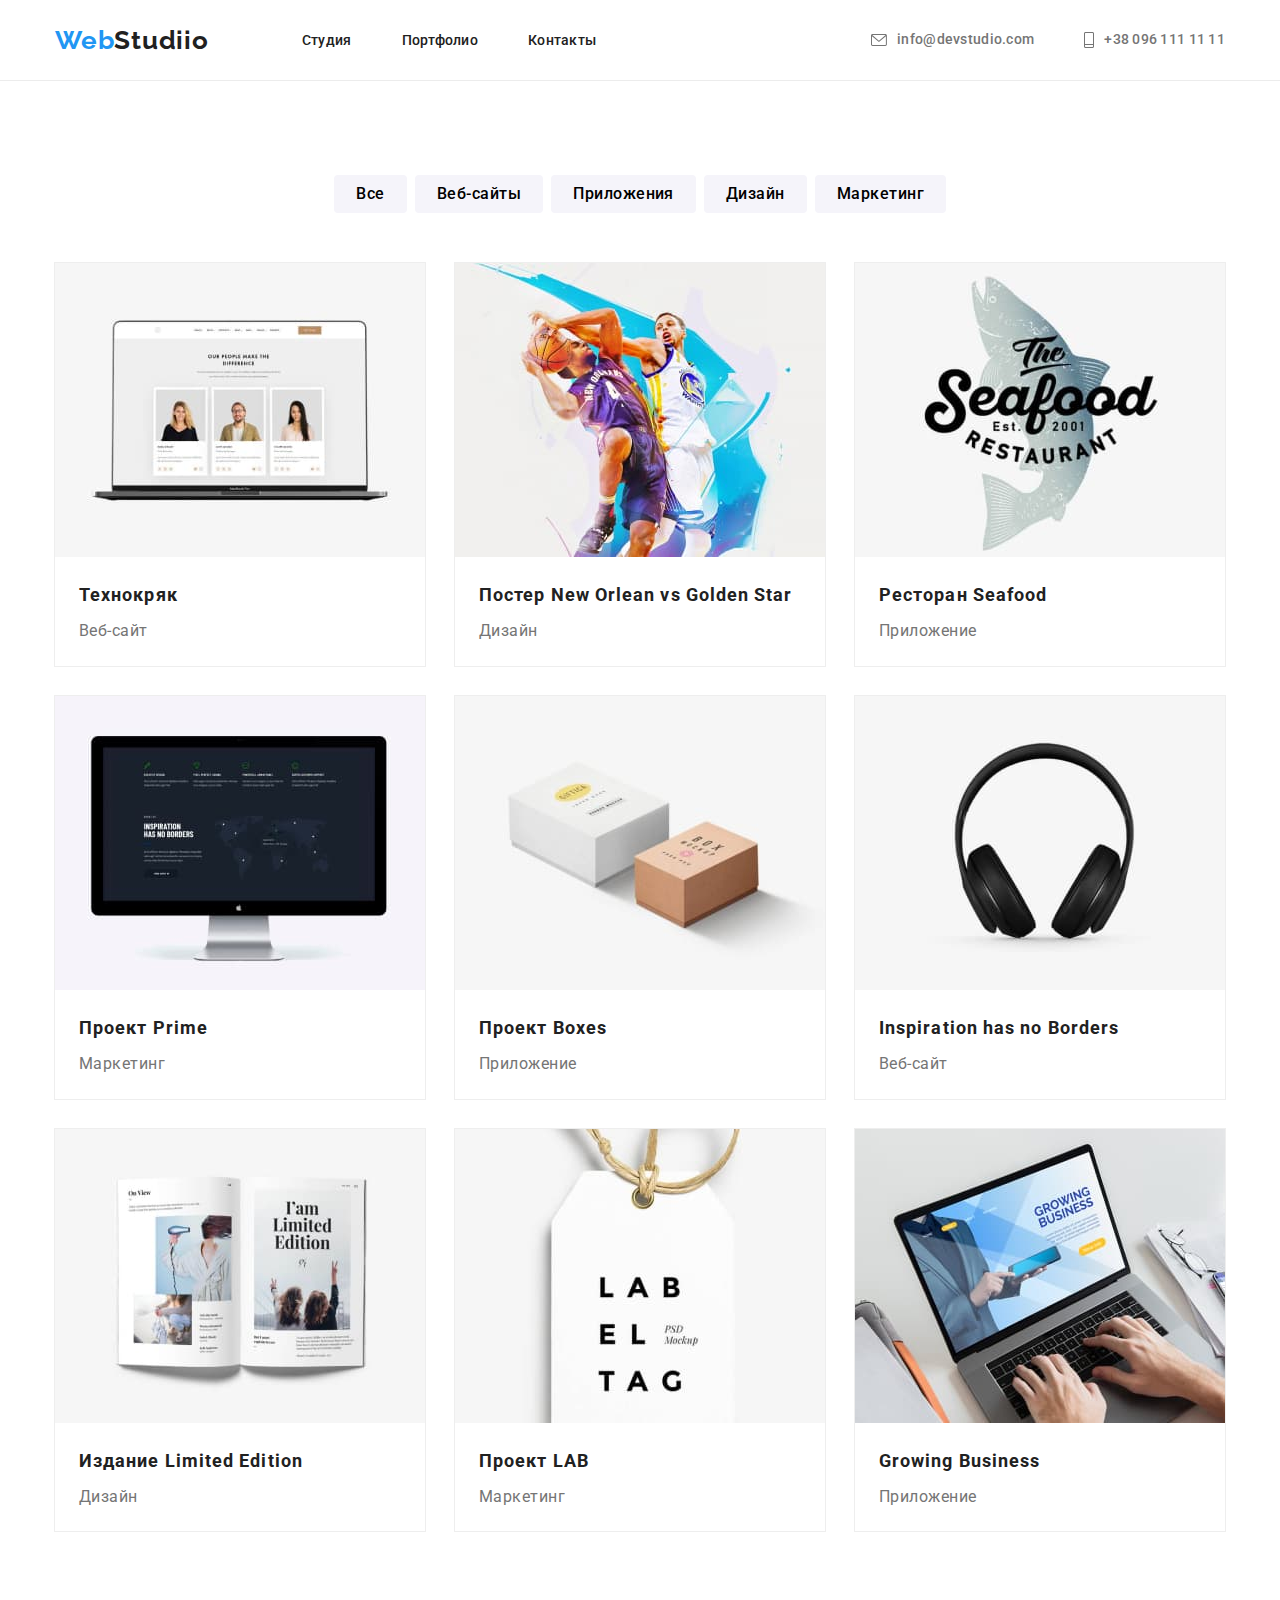
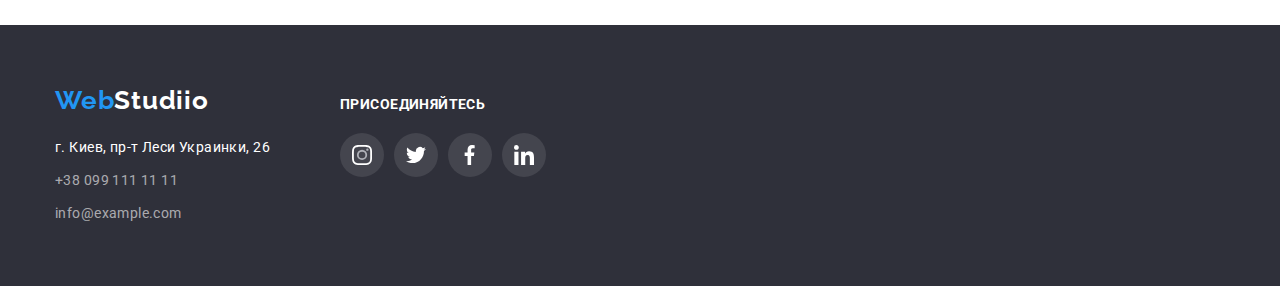
==== portfolio.html @ 0aaabbce "а" ====
<!DOCTYPE html>
<html lang="en">
<head>
    <meta charset="UTF-8">
    <meta http-equiv="X-UA-Compatible" content="IE=edge">
    <meta name="viewport" content="width=device-width, initial-scale=1.0">    
    <title>Document</title>
    <link rel="preconnect" href="https://fonts.googleapis.com">
    <link rel="preconnect" href="https://fonts.gstatic.com" crossorigin>
    <link href="https://fonts.googleapis.com/css2?family=Raleway:wght@700&family=Roboto:wght@300;400;500;700;900&display=swap" rel="stylesheet">
    <link rel="stylesheet" href="https://cdnjs.cloudflare.com/ajax/libs/modern-normalize/1.1.0/modern-normalize.min.css">
    <link rel="stylesheet" href="./css/styles.css">
</head>
<body>
    <header class="header">
        <div class="conteiner head">
            <nav class="navigator">
                <a href="#" class="navigator__logo">
                    <span class="nav__web">Web</span><span class="nav__studio">Studiio</span>
                </a>
                <ul class="navigator__list">
                    <li class="navigator__item"><a class="navigator__item-link" href="index.html">Студия</a></li>
                    <li class="navigator__item"><a class="navigator__item-link" href="./portfolio.html">Портфолио</a></li>
                    <li class="navigator__item"><a class="navigator__item-link last" href="#">Контакты</a></li>
                </ul>
            </nav> 
            <ul class="navigator__contakt-list">
                <li class="navigator__contakt-item">
                    <a href="mailto:info@devstudio.com" class="navigator__contakt-link">
                        <svg width="16px"; height="12px"; class="navigator__contakt-item-envelope">
                            <use href="images/symbol-defs.svg#icon-mail"></use>
                        </svg>info@devstudio.com
                    </a>
                </li>
                <li class="navigator__contakt-item">                  
                    <a href="tel:+38 096 111 11 11" class="navigator__contakt-link">
                        <svg width="10px"; height="16px"; class="navigator__contakt-item-envelope">
                            <use href="images/symbol-defs.svg#icon-phone"></use>
                        </svg>
                        +38 096 111 11 11
                    </a>
                </li>
            </ul> 
        </div>
    </header>
    <main>
        <section class="section">
            <div class="conteiner">
                <h1 class="visually-hidden">Контент</h1>
                <ul class="filter">
                    <li class="filter-item"><button type="button" class="filter__button">Все</button> </li> 
                    <li class="filter-item"><button type="button" class="filter__button">Веб-сайты</button> </li> 
                    <li class="filter-item"><button type="button" class="filter__button">Приложения</button> </li> 
                    <li class="filter-item"><button type="button" class="filter__button">Дизайн</button> </li> 
                    <li class="filter-item"><button type="button" class="filter__button">Маркетинг</button> </li> 
                </ul>
                <ul class="portfolio__cards-list">
                    <li class="portfolio__list-item">
                        <a href="#" class="portfolio__list-href">
                            <img src="images/img.jpg" alt="компьютер" class="portfolio__item-img">
                            <div class="partfolio__list-block">
                                <h2 class="portfolio__header">Технокряк</h2>
                                <p class="portfolio__text">Веб-сайт</p>
                            </div>
                        </a>
                                                
                    </li>
                    <li class="portfolio__list-item">
                        <a href="#" class="portfolio__list-href">
                            <img src="images/img (1).jpg" alt="Баскет Бол" class="portfolio__item-img">
                            <div class="partfolio__list-block">
                                <h2 class="portfolio__header">Постер New Orlean vs Golden Star</h2>
                                <p class="portfolio__text">Дизайн</p>
                            </div>
                        </a>
                                               
                    </li>
                    <li class="portfolio__list-item">
                        <a href="#" class="portfolio__list-href">
                            <img src="images/img (2).jpg" alt="Звезда" class="portfolio__item-img">
                            <div class="partfolio__list-block">
                                <h2 class="portfolio__header">Ресторан Seafood</h2>
                                <p class="portfolio__text">Приложение</p>
                            </div>
                        </a>
                                               
                    </li>
                    <li class="portfolio__list-item">
                        <a href="#" class="portfolio__list-href">
                            <img src="images/img (3).jpg" alt="Наушники" class="portfolio__item-img">
                            <div class="partfolio__list-block">
                                <h2 class="portfolio__header">Проект Prime</h2>
                                <p class="portfolio__text">Маркетинг</p>
                            </div>
                        </a>
                                    
                    </li>
                    <li class="portfolio__list-item">
                        <a href="#" class="portfolio__list-href">
                                <img src="images/img (4).jpg" alt="Коробки" class="portfolio__item-img">
                            <div class="partfolio__list-block">
                                <h2  class="portfolio__header">Проект Boxes</h2>
                                <p class="portfolio__text">Приложение</p>
                            </div>   
                        </a>
                                         
                    </li>
                    <li class="portfolio__list-item">
                        <a href="#" class="portfolio__list-href">
                                <img src="images/img (5).jpg" alt="Монитор" class="portfolio__item-img">
                            <div class="partfolio__list-block">
                                <h2 class="portfolio__header">Inspiration has no Borders</h2>
                                <p class="portfolio__text">Веб-сайт</p>
                            </div>   
                        </a>
                                         
                    </li>
                    <li class="portfolio__list-item">
                        <a href="#" class="portfolio__list-href">
                                <img src="images/img (6).jpg" alt="Книга" class="portfolio__item-img">
                            <div class="partfolio__list-block">
                                <h2 class="portfolio__header">Издание Limited Edition</h2>
                                <p class="portfolio__text">Дизайн</p>
                            </div>  
                        </a>                                          
                    </li>
                    <li class="portfolio__list-item">
                        <a href="#" class="portfolio__list-href">
                                <img src="images/img (7).jpg" alt="Лейба" class="portfolio__item-img">
                            <div class="partfolio__list-block">
                                <h2 class="portfolio__header">Проект LAB</h2>
                                <p class="portfolio__text">Маркетинг</p>
                            </div>
                        </a>
                        
                        
                    </li>
                    <li class="portfolio__list-item">
                        <a href="#" class="portfolio__list-href">
                            <img src="images/img (8).jpg" alt="Програмист" class="portfolio__item-img">
                            <div class="partfolio__list-block">
                                <h2 class="portfolio__header">Growing Business</h2>
                                <p class="portfolio__text">Приложение</p>
                            </div>    
                        </a>
                                            
                    </li>
                </ul>
            </section>
            </div>          
    </main>
    <footer class="footer">
        <div class="conteiner footer-navigate">
            <div>
                <a href="#" class="footer__href">
                    <span class="footer__logo">Web</span><span class="footer__studio">Studiio</span>
                </a>
                <address class="footer__adress">
                    <ul class="footer__adress-list">
                        <li class="footer__adress-item"><a class="footer__adress-ite-link-ferst" href="https://www.google.com/maps/place/%D0%B1%D1%83%D0%BB%D1%8C%D0%B2%D0%B0%D1%80+%D0%9B%D0%B5%D1%81%D1%96+%D0%A3%D0%BA%D1%80%D0%B0%D1%97%D0%BD%D0%BA%D0%B8,+26,+%D0%9A%D0%B8%D1%97%D0%B2,+02000/@50.4265807,30.5361971,17z/data=!3m1!4b1!4m5!3m4!1s0x40d4cf0e033ecbe9:0x57a4dffefec77da0!8m2!3d50.4265807!4d30.5383858">г. Киев, пр-т Леси Украинки, 26</a></li>
                        <li class="footer__adress-item"><a class="footer__adress-ite-link" href="tel:+38 099 111 11 11">+38 099 111 11 11</a></li>
                        <li class="footer__adress-item"><a class="footer__adress-ite-link" href="mailto:info@example.com">info@example.com</a></li>
                    </ul>
                </address>
            </div>
            <div class="footer-social-nav">
                <h3 class="footer-social-header">присоединяйтесь</h3>
                <ul class="footer-list">
                            <li class="footer-item">
                                <a href="#" class="footer-href">
                                    <svg width="20"; height="20"; class="footer-href-img">
                                        <use href="images/symbol-defs (1).svg#icon-instagram-2-2"></use>
                                    </svg>
                                </a>
                            </li>
                                <li class="footer-item">
                                    <a href="#" class="footer-href">
                                        <svg width="20"; height="20"; class="footer-href-img">
                                            <use href="images/symbol-defs (1).svg#icon-Vector-1-1"></use>
                                        </svg>
                                    </a>
                                </li>
                                <li class="footer-item">
                                    <a href="#" class="footer-href">
                                        <svg width="20"; height="20"; class="footer-href-img">
                                            <use href="images/symbol-defs (1).svg#icon-Vector-2-1"></use>
                                        </svg>
                                    </a>
                                </li>
                                <li class="footer-item">
                                    <a href="#" class="footer-href">
                                        <svg width="20"; height="20"; class="footer-href-img">
                                            <use href="images/symbol-defs (1).svg#icon-linkedin-1-1"></use>
                                        </svg>
                                    </a>
                                    </li>
                            </ul>
                        </li>
                    </ul>  
            </div>
            
        </div>        
    </footer>
</body>
</html>
---- css/styles.css ----
:root {
  --primary-color-text: #212121;
  --secendary-color-text: #757575;
  --color-button-link: #2196f3;
  --color-footer-link: rgba(255, 255, 255, 0.6);
  --color-hover-footer-link: #ffffff;
  --color-bacground: #2f303a;
  --partfolio-btn: #f5f4fa;
}
body {
  font-family: "Roboto", sans-serif;
  color: var(--primary-color-text);
}

h1,
h2,
h3,
h4,
h5,
h6 {
  box-sizing: border-box;
  margin: 0;
  padding: 0;
}
p {
  box-sizing: border-box;
  margin: 0;
  padding: 0;
}
ul {
  list-style: none;
  margin: 0;
  padding: 0;
}
img {
  display: block;
  max-width: 100%;
  right: auto;
}
.section {
  padding: 94px 0;
}
.visually-hidden {
  position: absolute;
  clip: rect(0 0 0 0);
  width: 1px;
  height: 1px;
  margin: -1px;
}

/*--------head---------*/

.header {
  border-bottom: 1px solid #ececec;
}
.head {
  display: flex;
  justify-content: space-between;
  align-items: center;
}
.conteiner {
  width: 1200px;
  margin: 0 auto;
  padding: 0 15px;
}
.navigator {
  display: flex;
}
.navigator__logo {
  display: inline-block;
  padding: 24px 0;
  margin-right: 93px;

  font-family: "Raleway", sans-serif;
  text-decoration: none;
  font-weight: 700;
  font-size: 26px;
  line-height: 1.19;
  letter-spacing: 0.03em;
}
.nav__studio {
  color: var(--primary-color-text);
}
.nav__web {
  color: var(--color-button-link);
}
.navigator__item {
  margin-right: 50px;
}
.navigator__list {
  display: flex;
  align-items: center;
}
.navigator__list:last-child {
  margin-right: 0;
}
.navigator__item-link {
  position: relative;
  padding: 32px 0;

  font-weight: 500;
  font-size: 14px;
  line-height: 1.14;
  letter-spacing: 0.02em;
  text-decoration: none;
  color: var(--primary-color-text);
}
.navigator__item-link:hover::after {
  position: absolute;
  content: " ";
  width: 48px;
  height: 4px;

  background: #2196f3;
  border-radius: 2px;
  bottom: 0;
  left: 0;
}
.navigator__item-link:active::after {
  position: absolute;
  content: " ";
  width: 48px;
  height: 4px;

  background: #2196f3;
  border-radius: 2px;
  bottom: 0;
  left: 0;
}
.navigator__item-link:hover {
  color: var(--color-button-link);
}
.navigator__item-link:active {
  color: var(--color-button-link);
}

.navigator__contakt-list {
  display: flex;
}
.navigator__contakt-list :nth-child(2) {
  margin-right: 0;
}
.navigator__contakt-item {
  display: flex;
  justify-content: center;
  align-items: center;
  margin-right: 50px;
}

.navigator__contakt-link {
  padding: 32px 0;
  display: flex;
  justify-content: center;
  align-items: center;

  font-weight: 500;
  font-size: 14px;
  line-height: 1.14;
  letter-spacing: 0.02em;
  text-decoration: none;
  color: var(--secendary-color-text);
}

.navigator__contakt-link:hover {
  color: var(--color-button-link);
  cursor: pointer;
}
.navigator__contakt-link:hover {
  fill: #2196f3;
}
.navigator__contakt-link:active {
  color: var(--color-button-link);
}
.navigator__contakt-item-envelope {
  fill: #757575;
  margin-right: 10px;
}
.navigator__contakt-item-envelope:hover {
  fill: #2196f3;
  cursor: pointer;
}
/*--------hero---------*/

.hero {
  position: relative;
  padding: 200px 0;
  max-width: 1600px;
  background-image: linear-gradient(
      to right,
      rgba(47, 48, 58, 0.4),
      rgba(47, 48, 58, 0.4)
    ),
    url(../images/hero.jpg);
  background-repeat: no-repeat;
  background-size: cover;
  background-position: center;
  margin: 0 auto;
  background-color: var(--color-bacground);
  text-align: center;
}

.section__titel-text {
  margin-bottom: 30px;

  font-weight: 700;
  font-size: 44px;
  line-height: 1.3;
  letter-spacing: 0.06em;
  text-transform: uppercase;
  color: var(--color-hover-footer-link);
}
.sectio__titel-button {
  display: inline-block;
  padding: 10px 32px;

  background: var(--color-button-link);
  box-shadow: 0px 4px 4px rgba(0, 0, 0, 0.15);
  border-radius: 4px;
  border: none;
  color: var(--color-hover-footer-link);
  font-weight: 700;
  font-size: 16px;
  line-height: 1.8;
  letter-spacing: 0.06em;
  cursor: pointer;
}
/*--------about---------*/

.section__about-list {
  display: flex;
}

.section__about-list :last-child {
  margin-right: 0;
}
.section__about-item {
  margin-right: 30px;
}
.section__about-item-head {
  margin-bottom: 10px;

  font-weight: 700;
  font-size: 14px;
  line-height: 1.14;
  letter-spacing: 0.03em;
  text-transform: uppercase;
  color: var(--primary-color-text);
}
.section__about-item-paragraf {
  font-size: 14px;
  line-height: 1.71;
  letter-spacing: 0.03em;
  color: var(--secendary-color-text);
}
.section__about-item-block {
  display: flex;
  align-items: center;
  justify-content: center;
  background-color: #f5f4fa;
  width: 270px;
  height: 120px;
  border-radius: 4px;
  margin-bottom: 30px;
}

/*-------------aboutus-----------*/
.section__aboutus {
  padding-top: 0;
}

.section__aboutus-head {
  margin-bottom: 50px;
  text-align: center;

  font-weight: 700;
  font-size: 36px;
  line-height: 1.16;
  letter-spacing: 0.03em;
}
.section__aboutus-list {
  display: flex;
}
.section__aboutus-list :last-child {
  margin-right: 0;
}
.section__aboutus-item {
  margin-right: 30px;
}
/*--------team---------*/
.team-section {
  background: var(--partfolio-btn);
}
.team {
  display: flex;
  justify-content: center;
  align-items: center;
  flex-direction: column;
}
.section__team-head {
  margin-bottom: 50px;

  text-align: center;
  font-weight: 700;
  font-size: 36px;
  line-height: 1.16;
  letter-spacing: 0.03em;
}
.section__team-list {
  margin-right: 30px;

  box-shadow: 0px 1px 3px rgba(0, 0, 0, 0.12), 0px 1px 1px rgba(0, 0, 0, 0.14),
    0px 2px 1px rgba(0, 0, 0, 0.2);
  border-radius: 0px 0px 4px 4px;
  background-color: var(--color-hover-footer-link);
  text-align: center;
}
.section__team-list:last-child {
  margin-right: 0;
}
.section__team-item {
  display: flex;
}
.section__team-img {
  width: 270px;
}
.section__team-block {
  padding: 30px 0;
}
.section__team-name {
  margin-bottom: 10px;

  font-weight: 500;
  font-size: 16px;
  line-height: 1.18;
  letter-spacing: 0.03em;
  color: var(--primary-color-text);
}
.section__team-position {
  font-size: 16px;
  line-height: 1.18;
  letter-spacing: 0.03em;
  color: var(--secendary-color-text);
  margin-bottom: 16px;
}
.action-list {
  display: flex;
  margin-top: 16px;
  margin: 0;
  padding: 0;
}
.action-item {
  margin-right: 10px;
}
.action-list {
  display: flex;
  justify-content: center;
}
.action-item {
  width: 44px;
  height: 44px;
  margin-right: 10px;
}
.action-href {
  display: flex;
  justify-content: center;
  align-items: center;
  border-radius: 50%;
  width: 100%;
  height: 100%;
}
.action-href:hover {
  background-color: #2196f3;
  fill: var(--color-hover-footer-link);
}
.action-href-img {
  fill: #afb1b8;
}
.action-href-img:hover {
  fill: var(--color-hover-footer-link);
}

/*--------footer---------*/
.footer {
  padding: 60px 0;
  background-color: var(--color-bacground);
}
.footer__href {
  display: inline-block;
  margin-bottom: 20px;

  font-family: "Raleway", sans-serif;
  font-weight: 700;
  font-size: 26px;
  line-height: 1.19;
  letter-spacing: 0.03em;
  text-decoration: none;
}
.footer__logo {
  color: var(--color-button-link);
}
.footer__studio {
  color: var(--color-hover-footer-link);
}
.footer__adress {
  font-style: normal;
}
.footer__adress-item {
  margin-bottom: 9px;
}
.footer__adress-list :last-child {
  margin-bottom: 0px;
}
.footer__adress-ite-link-ferst {
  color: var(--color-hover-footer-link);
  font-size: 14px;
  line-height: 1.71;
  letter-spacing: 0.03em;
  text-decoration: none;
}
.footer__adress-ite-link {
  font-size: 14px;
  line-height: 1.71;
  letter-spacing: 0.03em;
  color: var(--color-footer-link);
  text-decoration: none;
}
.footer__adress-ite-link:hover {
  color: var(--color-hover-footer-link);
}
.footer__adress-ite-link:active {
  color: var(--color-hover-footer-link);
}
.footer-social-nav {
  margin-left: 70px;
}
.footer-navigate {
  display: flex;
  align-items: baseline;
}
.footer-social-header {
  font-weight: 700;
  font-size: 14px;
  line-height: 1.14;
  letter-spacing: 0.03em;
  text-transform: uppercase;
  color: #ffffff;
  margin-bottom: 20px;
}
.footer-list {
  display: flex;
}
.footer-list :last-child {
  margin-right: 0;
}
.footer-item {
  margin-right: 10px;
}
.footer-href {
  width: 44px;
  height: 44px;
  border-radius: 50%;
  background: rgba(255, 255, 255, 0.1);
  display: flex;
  justify-content: center;
  align-items: center;
}
.footer-item:hover {
  background: #2196f3;
  border-radius: 50%;
}
.footer-href {
  fill: #ffffff;
}
/*---------client------------------*/

.client-img {
  fill: #afb1b8;
}

.client-item {
  margin-right: 30px;
}
.client-link {
  border: 1px solid #afb1b8;
  box-sizing: border-box;
  border-radius: 4px;
  display: flex;
  justify-content: center;
  align-items: center;
  width: 170px;
  height: 92px;
}
.client-link :hover {
  fill: #2196f3;
}
.client-item :hover {
  border-color: #2196f3;
}
.client-list {
  display: flex;
  justify-content: center;
}
.client-list :last-child {
  margin-right: 0;
}

/*--------portfoliio---------*/

/*-----------filter------------*/

.filter {
  display: flex;
  justify-content: center;
  margin-bottom: 50px;
}
.filter-item {
  margin-right: 8px;
}

.filter__button {
  background: var(--partfolio-btn);
  border-radius: 4px;
  border: none;
  min-width: 73px;
  cursor: pointer;
  font-weight: 500;
  font-size: 16px;
  line-height: 1.62;
  text-align: center;
  letter-spacing: 0.03em;
  padding: 6px 22px;
}
.filter__button-first {
  border: none;
  cursor: pointer;
  width: 73px;
  background: var(--partfolio-btn);
  border-radius: 4px;
  font-weight: 500;
  font-size: 16px;
  line-height: 1.6;
  text-align: center;
  letter-spacing: 0.03em;
}
.filter__button-therd {
  width: 103px;
  background: var(--partfolio-btn);
  border-radius: 4px;
  border: none;
  cursor: pointer;
  font-weight: 500;
  font-size: 16px;
  line-height: 1.6;
  text-align: center;
  letter-spacing: 0.03em;
}
.filter-item:last-child {
  margin-right: 0;
}
.filter__button:hover {
  background-color: var(--color-button-link);
  color: var(--color-hover-footer-link);
  box-shadow: 0px 3px 1px rgba(0, 0, 0, 0.1), 0px 1px 2px rgba(0, 0, 0, 0.08),
    0px 2px 2px rgba(0, 0, 0, 0.12);
}
.filter__button:active {
  background-color: var(--color-button-link);
  color: var(--color-hover-footer-link);
  box-shadow: 0px 3px 1px rgba(0, 0, 0, 0.1), 0px 1px 2px rgba(0, 0, 0, 0.08),
    0px 2px 2px rgba(0, 0, 0, 0.12);
}

/*-----------cards-------------*/
.portfolio__cards-list {
  display: flex;

  flex-wrap: wrap;
}
.portfolio__list-item {
  margin-right: 30px;
  margin-bottom: 30px;

  width: 370px;
  outline: 1px solid #eeeeee;
}
.portfolio__cards-list .portfolio__list-item:nth-child(3n + 3) {
  margin-right: 0;
}
.portfolio__cards-list .portfolio__list-item:nth-last-child(-n + 3) {
  margin-bottom: 0;
}
.partfolio__list-block {
  padding: 20px 24px;
}
.portfolio__item-img {
  width: 370px;
}
.portfolio__header {
  margin-bottom: 4px;
  font-weight: 700;
  font-size: 18px;
  line-height: 2;
  letter-spacing: 0.06em;
  color: var(--primary-color-text);
}
.portfolio__text {
  font-size: 16px;
  line-height: 1.8;
  letter-spacing: 0.03em;
  color: var(--secendary-color-text);
}
.last {
  margin-right: 0px;
}
.portfolio__list-href {
  list-style: none;
  text-decoration: none;
}
.portfolio__list-item:hover {
  box-shadow: 0px 1px 1px rgba(0, 0, 0, 0.12), 0px 4px 4px rgba(0, 0, 0, 0.06),
    1px 4px 6px rgba(0, 0, 0, 0.16);
}
.portfolio__list-item:active {
  box-shadow: 0px 1px 1px rgba(0, 0, 0, 0.12), 0px 4px 4px rgba(0, 0, 0, 0.06),
    1px 4px 6px rgba(0, 0, 0, 0.16);
}

/*-----------------------overley------------------*/
.backdroup {
  position: absolute;
  width: 100%;
  height: 100%;
  left: 0px;
  top: 0px;
  background: rgba(0, 0, 0, 0.2);
}

.backdroup.is-hidden {
  opacity: 0;
  pointer-events: none;
  visibility: hidden;
}

.modal {
  position: absolute;
  min-width: 528px;
  min-height: 581px;
  left: 50%;
  top: 50%;
  transform: translate(-50%, -25%);

  background: #ffffff;
  box-shadow: 0px 1px 3px rgba(0, 0, 0, 0.12), 0px 1px 1px rgba(0, 0, 0, 0.14),
    0px 2px 1px rgba(0, 0, 0, 0.2);
  border-radius: 4px;
}
.modal-btn {
  position: absolute;
  right: 0;
  margin: 8px 8px;
  width: 30px;
  height: 30px;
  display: flex;
  justify-content: center;
  align-items: center;

  background: #ffffff;
  border: 1px solid rgba(0, 0, 0, 0.1);
  box-sizing: border-box;
  border-radius: 50%;
}
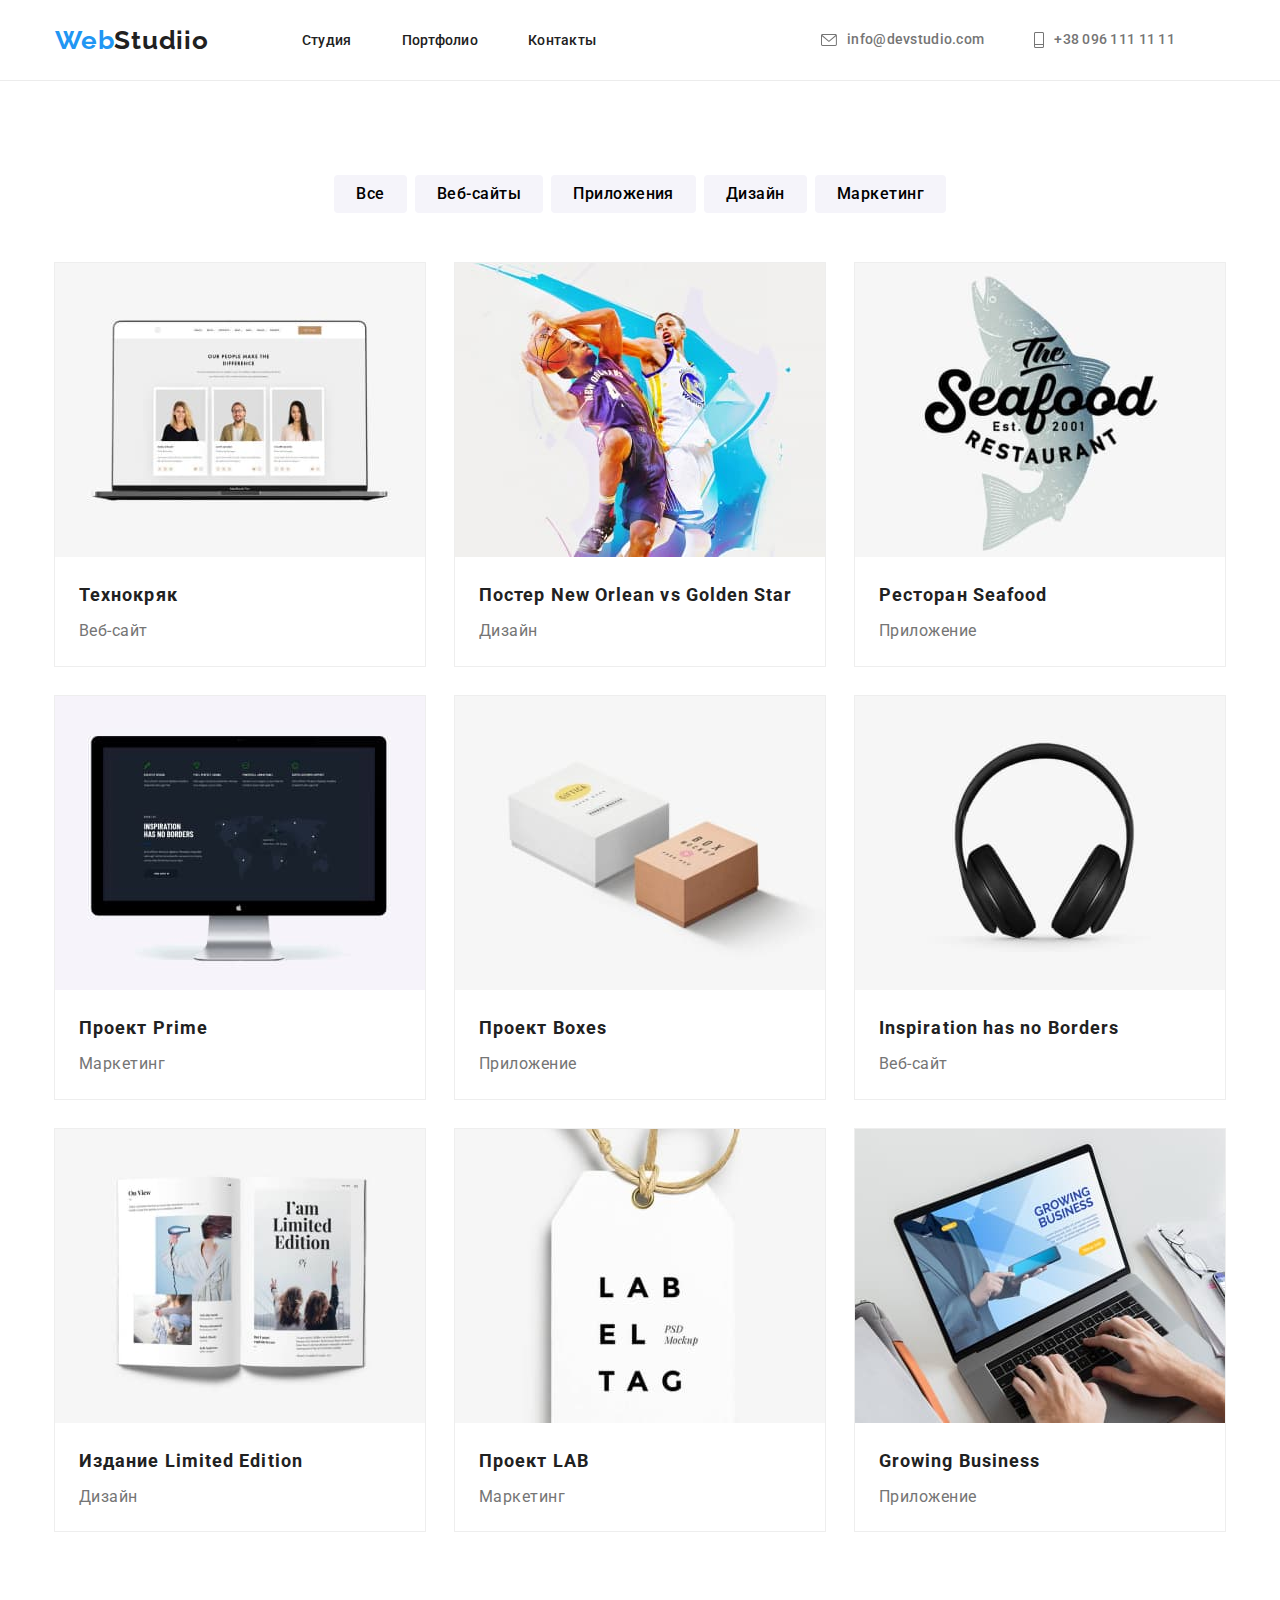
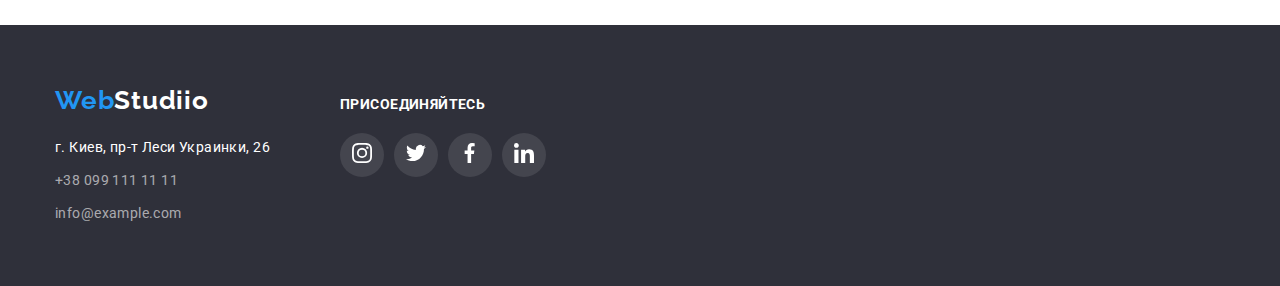
==== commit 2ad77447: "s" ====
--- a/portfolio.html
+++ b/portfolio.html
@@ -55,94 +55,171 @@
                     <li class="filter-item"><button type="button" class="filter__button">Маркетинг</button> </li> 
                 </ul>
                 <ul class="portfolio__cards-list">
-                    <li class="portfolio__list-item">
-                        <a href="#" class="portfolio__list-href">
-                            <img src="images/img.jpg" alt="компьютер" class="portfolio__item-img">
-                            <div class="partfolio__list-block">
-                                <h2 class="portfolio__header">Технокряк</h2>
-                                <p class="portfolio__text">Веб-сайт</p>
-                            </div>
-                        </a>
+                    <li class="portfolio__list-item">                              
+                                <a href="#" class="portfolio__list-href">
+                                    <div class="portfolio-product">
+                                        <img src="images/img.jpg" alt="компьютер" class="portfolio__item-img">
+                                        <div class="portfolio-list-hover">
+                                            <p class="portfolioi-card-hover-paragraf">
+                                                Технокряк это современная площадка распространения коронавируса. Компании используют эту платформу для цифрового шпионажа и атак на защищённые сервера конкурентов.
+                                            </p>
+                                        </div>  
+                                    </div>        
+                                    
+                                    
+                                    <div class="partfolio__list-block">
+                                        <h2 class="portfolio__header">Технокряк</h2>
+                                        <p class="portfolio__text">Веб-сайт</p>
+                                    </div>     
+                                </a>
+                    </li>
+                    <li class="portfolio__list-item">
+                        
+                            <a href="#" class="portfolio__list-href">
+                                <div class="portfolio-product"> 
+                                    <img src="images/img (1).jpg" alt="Баскет Бол" class="portfolio__item-img">
+                                    <div class="portfolio-list-hover">
+                                        <p class="portfolioi-card-hover-paragraf">
+                                            Технокряк это современная площадка распространения коронавируса. Компании используют эту платформу для цифрового шпионажа и атак на защищённые сервера конкурентов.
+                                        </p>
+                                    </div>
+                                </div>    
+                                
+                                <div class="partfolio__list-block">
+                                    <h2 class="portfolio__header">Постер New Orlean vs Golden Star</h2>
+                                    <p class="portfolio__text">Дизайн</p>
+                                </div>
+                            </a>                                                                                    
+                    </li>
+                    <li class="portfolio__list-item">
+                        
+                            <a href="#" class="portfolio__list-href">
+                                <div class="portfolio-product">
+                                    <img src="images/img (2).jpg" alt="Звезда" class="portfolio__item-img">
+                                    <div class="portfolio-list-hover">
+                                        <p class="portfolioi-card-hover-paragraf">
+                                            Технокряк это современная площадка распространения коронавируса. Компании используют эту платформу для цифрового шпионажа и атак на защищённые сервера конкурентов.
+                                        </p>
+                                    </div>
+                                </div>                            
+                                <div class="partfolio__list-block">
+                                    <h2 class="portfolio__header">Ресторан Seafood</h2>
+                                    <p class="portfolio__text">Приложение</p>
+                                </div>
+                            </a>
+                    </li>
+                    <li class="portfolio__list-item">
+                        
+                            <a href="#" class="portfolio__list-href">
+                                <div class="portfolio-product">
+                                    <img src="images/img (3).jpg" alt="Наушники" class="portfolio__item-img">
+                                    <div class="portfolio-list-hover">
+                                        <p class="portfolioi-card-hover-paragraf">
+                                            Технокряк это современная площадка распространения коронавируса. Компании используют эту платформу для цифрового шпионажа и атак на защищённые сервера конкурентов.
+                                        </p>
+                                    </div>
+                                </div>
+                                
+                                <div class="partfolio__list-block">
+                                    <h2 class="portfolio__header">Проект Prime</h2>
+                                    <p class="portfolio__text">Маркетинг</p>
+                                </div>
+                            </a>
+                    </li>
+                    <li class="portfolio__list-item">
+                        
+                            <a href="#" class="portfolio__list-href">
+                                <div class="portfolio-product">
+                                    <img src="images/img (4).jpg" alt="Коробки" class="portfolio__item-img">
+                                    <div class="portfolio-list-hover">
+                                        <p class="portfolioi-card-hover-paragraf">
+                                            Технокряк это современная площадка распространения коронавируса. Компании используют эту платформу для цифрового шпионажа и атак на защищённые сервера конкурентов.
+                                        </p>
+                                    </div>
+                                </div>
+                                    
+                                <div class="partfolio__list-block">
+                                    <h2  class="portfolio__header">Проект Boxes</h2>
+                                    <p class="portfolio__text">Приложение</p>
+                                </div>   
+                            </a>               
+                    </li>
+                    <li class="portfolio__list-item">
+                        
+                            <a href="#" class="portfolio__list-href">
+                                <div class="portfolio-product">
+                                    <img src="images/img (5).jpg" alt="Монитор" class="portfolio__item-img">
+                                    <div class="portfolio-list-hover">
+                                        <p class="portfolioi-card-hover-paragraf">
+                                            Технокряк это современная площадка распространения коронавируса. Компании используют эту платформу для цифрового шпионажа и атак на защищённые сервера конкурентов.
+                                        </p>
+                                    </div>
+                                </div>
+                                
+                                <div class="partfolio__list-block">
+                                    <h2 class="portfolio__header">Inspiration has no Borders</h2>
+                                    <p class="portfolio__text">Веб-сайт</p>
+                                </div>   
+                            </a>                                                                                          
+                    </li>
+                    <li class="portfolio__list-item">                     
+                            <a href="#" class="portfolio__list-href">
+                                <div class="portfolio-product">
+                                    <img src="images/img (6).jpg" alt="Книга" class="portfolio__item-img">
+                                    <div class="portfolio-list-hover">
+                                        <p class="portfolioi-card-hover-paragraf">
+                                            Технокряк это современная площадка распространения коронавируса. Компании используют эту платформу для цифрового шпионажа и атак на защищённые сервера конкурентов.
+                                        </p>
+                                    </div> 
+                                </div>
+                                    
+                                <div class="partfolio__list-block">
+                                    <h2 class="portfolio__header">Издание Limited Edition</h2>
+                                    <p class="portfolio__text">Дизайн</p>
+                                </div>  
+                            </a>
+                                                                                                                
+                    </li>
+                    <li class="portfolio__list-item">
+                        
+                            <a href="#" class="portfolio__list-href">
+                            
+                                <div class="portfolio-product">
+                                    <img src="images/img (7).jpg" alt="Лейба" class="portfolio__item-img">
+                                    <div class="portfolio-list-hover">
+                                        <p class="portfolioi-card-hover-paragraf">
+                                            Технокряк это современная площадка распространения коронавируса. Компании используют эту платформу для цифрового шпионажа и атак на защищённые сервера конкурентов.
+                                        </p>
+                                    </div>
+                                </div>    
+                                <div class="partfolio__list-block">
+                                    <h2 class="portfolio__header">Проект LAB</h2>
+                                    <p class="portfolio__text">Маркетинг</p>
+                                </div>
+                            </a>
                                                 
                     </li>
                     <li class="portfolio__list-item">
-                        <a href="#" class="portfolio__list-href">
-                            <img src="images/img (1).jpg" alt="Баскет Бол" class="portfolio__item-img">
-                            <div class="partfolio__list-block">
-                                <h2 class="portfolio__header">Постер New Orlean vs Golden Star</h2>
-                                <p class="portfolio__text">Дизайн</p>
-                            </div>
-                        </a>
-                                               
-                    </li>
-                    <li class="portfolio__list-item">
-                        <a href="#" class="portfolio__list-href">
-                            <img src="images/img (2).jpg" alt="Звезда" class="portfolio__item-img">
-                            <div class="partfolio__list-block">
-                                <h2 class="portfolio__header">Ресторан Seafood</h2>
-                                <p class="portfolio__text">Приложение</p>
-                            </div>
-                        </a>
-                                               
-                    </li>
-                    <li class="portfolio__list-item">
-                        <a href="#" class="portfolio__list-href">
-                            <img src="images/img (3).jpg" alt="Наушники" class="portfolio__item-img">
-                            <div class="partfolio__list-block">
-                                <h2 class="portfolio__header">Проект Prime</h2>
-                                <p class="portfolio__text">Маркетинг</p>
-                            </div>
-                        </a>
-                                    
-                    </li>
-                    <li class="portfolio__list-item">
-                        <a href="#" class="portfolio__list-href">
-                                <img src="images/img (4).jpg" alt="Коробки" class="portfolio__item-img">
-                            <div class="partfolio__list-block">
-                                <h2  class="portfolio__header">Проект Boxes</h2>
-                                <p class="portfolio__text">Приложение</p>
-                            </div>   
-                        </a>
-                                         
-                    </li>
-                    <li class="portfolio__list-item">
-                        <a href="#" class="portfolio__list-href">
-                                <img src="images/img (5).jpg" alt="Монитор" class="portfolio__item-img">
-                            <div class="partfolio__list-block">
-                                <h2 class="portfolio__header">Inspiration has no Borders</h2>
-                                <p class="portfolio__text">Веб-сайт</p>
-                            </div>   
-                        </a>
-                                         
-                    </li>
-                    <li class="portfolio__list-item">
-                        <a href="#" class="portfolio__list-href">
-                                <img src="images/img (6).jpg" alt="Книга" class="portfolio__item-img">
-                            <div class="partfolio__list-block">
-                                <h2 class="portfolio__header">Издание Limited Edition</h2>
-                                <p class="portfolio__text">Дизайн</p>
-                            </div>  
-                        </a>                                          
-                    </li>
-                    <li class="portfolio__list-item">
-                        <a href="#" class="portfolio__list-href">
-                                <img src="images/img (7).jpg" alt="Лейба" class="portfolio__item-img">
-                            <div class="partfolio__list-block">
-                                <h2 class="portfolio__header">Проект LAB</h2>
-                                <p class="portfolio__text">Маркетинг</p>
-                            </div>
-                        </a>
-                        
-                        
-                    </li>
-                    <li class="portfolio__list-item">
-                        <a href="#" class="portfolio__list-href">
-                            <img src="images/img (8).jpg" alt="Програмист" class="portfolio__item-img">
-                            <div class="partfolio__list-block">
-                                <h2 class="portfolio__header">Growing Business</h2>
-                                <p class="portfolio__text">Приложение</p>
-                            </div>    
-                        </a>
+                        
+                            <a href="#" class="portfolio__list-href">
+                                <div class="portfolio-product">
+                                    <img src="images/img (8).jpg" alt="Програмист" class="portfolio__item-img">
+                                    <div class="portfolio-list-hover">
+                                        <p class="portfolioi-card-hover-paragraf">
+                                            Технокряк это современная площадка распространения коронавируса. Компании используют эту платформу для цифрового шпионажа и атак на защищённые сервера конкурентов.
+                                        </p>
+                                    </div>
+                                    
+                                </div>     
+                                    <div class="partfolio__list-block">
+                                        <h2 class="portfolio__header">Growing Business</h2>
+                                        <p class="portfolio__text">Приложение</p>
+                                    </div> 
+                                    
+                            </a>
+                            
+                        
+                        
                                             
                     </li>
                 </ul>
--- a/css/styles.css
+++ b/css/styles.css
@@ -104,40 +104,48 @@
   letter-spacing: 0.02em;
   text-decoration: none;
   color: var(--primary-color-text);
+
+  transition-property: color;
+  transition-property: background-color;
+  transition-duration: 250ms;
+  animation-timing-function: cubic-bezier(0.4, 0, 0.2, 1);
+}
+.navigator__item-link:hover {
+  color: var(--color-button-link);
+}
+.navigator__item-link:active {
+  color: var(--color-button-link);
+}
+.navigator__item-link:focus {
+  color: var(--color-button-link);
 }
 .navigator__item-link:hover::after {
   position: absolute;
   content: " ";
-  width: 48px;
+  width: 100%;
   height: 4px;
 
-  background: #2196f3;
+  background-color: #2196f3;
   border-radius: 2px;
   bottom: 0;
   left: 0;
 }
-.navigator__item-link:active::after {
+.navigator__item-link:focus::after {
   position: absolute;
   content: " ";
-  width: 48px;
+  width: 100%;
   height: 4px;
 
-  background: #2196f3;
+  background-color: #2196f3;
   border-radius: 2px;
   bottom: 0;
   left: 0;
 }
-.navigator__item-link:hover {
-  color: var(--color-button-link);
-}
-.navigator__item-link:active {
-  color: var(--color-button-link);
-}
 
 .navigator__contakt-list {
   display: flex;
 }
-.navigator__contakt-list :nth-child(2) {
+.navigator__contakt-list:nth-child(2) {
   margin-right: 0;
 }
 .navigator__contakt-item {
@@ -145,6 +153,10 @@
   justify-content: center;
   align-items: center;
   margin-right: 50px;
+
+  transition-property: background-color;
+  transition-duration: 250ms;
+  animation-timing-function: cubic-bezier(0.4, 0, 0.2, 1);
 }
 
 .navigator__contakt-link {
@@ -159,6 +171,9 @@
   letter-spacing: 0.02em;
   text-decoration: none;
   color: var(--secendary-color-text);
+  transition-property: color;
+  transition-duration: 250ms;
+  animation-timing-function: cubic-bezier(0.4, 0, 0.2, 1);
 }
 
 .navigator__contakt-link:hover {
@@ -168,15 +183,22 @@
 .navigator__contakt-link:hover {
   fill: #2196f3;
 }
+.navigator__contakt-link:focus {
+  fill: #2196f3;
+}
 .navigator__contakt-link:active {
   color: var(--color-button-link);
 }
 .navigator__contakt-item-envelope {
-  fill: #757575;
+  fill: currentColor;
   margin-right: 10px;
 }
 .navigator__contakt-item-envelope:hover {
-  fill: #2196f3;
+  fill: currentColor;
+  cursor: pointer;
+}
+.navigator__contakt-item-envelope:focus {
+  fill: currentColor;
   cursor: pointer;
 }
 /*--------hero---------*/
@@ -262,7 +284,27 @@
   border-radius: 4px;
   margin-bottom: 30px;
 }
-
+.aboutus-img-block {
+  position: relative;
+}
+.aboutus-text {
+  position: absolute;
+  width: 370px;
+  height: 70px;
+  bottom: 0;
+  background: rgba(47, 48, 58, 0.8);
+}
+.aboutus-text-transkript {
+  font-family: Roboto;
+  font-weight: 700;
+  font-size: 14px;
+  line-height: 16px;
+  text-align: center;
+  letter-spacing: 0.03em;
+  text-transform: uppercase;
+  color: #ffffff;
+  padding-top: 27px;
+}
 /*-------------aboutus-----------*/
 .section__aboutus {
   padding-top: 0;
@@ -367,18 +409,28 @@
   border-radius: 50%;
   width: 100%;
   height: 100%;
+  color: #afb1b8;
+  transition-property: color, background-color;
+  transition-duration: 250ms;
+  animation-timing-function: cubic-bezier(0.4, 0, 0.2, 1);
+}
+.action-item:hover {
+  fill: #ffffff;
+}
+.action-item:focus {
+  fill: #ffffff;
+}
+.action-href-img {
+  fill: currentColor;
 }
 .action-href:hover {
   background-color: #2196f3;
-  fill: var(--color-hover-footer-link);
-}
-.action-href-img {
-  fill: #afb1b8;
-}
-.action-href-img:hover {
-  fill: var(--color-hover-footer-link);
-}
-
+  color: #fff;
+}
+.action-href:focus {
+  background-color: #2196f3;
+  color: #fff;
+}
 /*--------footer---------*/
 .footer {
   padding: 60px 0;
@@ -427,6 +479,9 @@
 .footer__adress-ite-link:hover {
   color: var(--color-hover-footer-link);
 }
+.footer__adress-ite-link:focus {
+  color: var(--color-hover-footer-link);
+}
 .footer__adress-ite-link:active {
   color: var(--color-hover-footer-link);
 }
@@ -454,28 +509,30 @@
 }
 .footer-item {
   margin-right: 10px;
-}
-.footer-href {
   width: 44px;
   height: 44px;
   border-radius: 50%;
-  background: rgba(255, 255, 255, 0.1);
-  display: flex;
-  justify-content: center;
-  align-items: center;
+  display: flex;
+  justify-content: center;
+  align-items: center;
+  background-color: rgba(255, 255, 255, 0.1);
+  cursor: pointer;
+
+  transition-property: background-color, border-radius;
+  transition-duration: 250ms;
+  animation-timing-function: cubic-bezier(0.4, 0, 0.2, 1);
 }
 .footer-item:hover {
-  background: #2196f3;
+  background-color: #2196f3;
   border-radius: 50%;
+}
+.footer-item:focus {
+  background-color: #2196f3;
 }
 .footer-href {
   fill: #ffffff;
 }
 /*---------client------------------*/
-
-.client-img {
-  fill: #afb1b8;
-}
 
 .client-item {
   margin-right: 30px;
@@ -489,19 +546,45 @@
   align-items: center;
   width: 170px;
   height: 92px;
-}
-.client-link :hover {
-  fill: #2196f3;
+  color: #afb1b8;
+  transition-property: border-color;
+  transition-duration: 250ms;
+  animation-timing-function: cubic-bezier(0.4, 0, 0.2, 1);
+}
+.client-img {
+  fill: currentColor;
+}
+.client-list:focus {
+  border-color: #2196f3;
+  color: #2196f3;
 }
 .client-item :hover {
   border-color: #2196f3;
+  color: #2196f3;
+}
+.client-item :focus {
+  border-color: #2196f3;
+  color: #2196f3;
 }
 .client-list {
   display: flex;
   justify-content: center;
+  color: #afb1b8;
+  transition-property: color, border-color;
+  transition-duration: 250ms;
+  animation-timing-function: cubic-bezier(0.4, 0, 0.2, 1);
 }
 .client-list :last-child {
   margin-right: 0;
+}
+.client-item :hover {
+  fill: #2196f3;
+}
+.client-item :focus {
+  fill: #2196f3;
+}
+.client-link:focus {
+  fill: #2196f3;
 }
 
 /*--------portfoliio---------*/
@@ -529,30 +612,11 @@
   text-align: center;
   letter-spacing: 0.03em;
   padding: 6px 22px;
-}
-.filter__button-first {
-  border: none;
-  cursor: pointer;
-  width: 73px;
-  background: var(--partfolio-btn);
-  border-radius: 4px;
-  font-weight: 500;
-  font-size: 16px;
-  line-height: 1.6;
-  text-align: center;
-  letter-spacing: 0.03em;
-}
-.filter__button-therd {
-  width: 103px;
-  background: var(--partfolio-btn);
-  border-radius: 4px;
-  border: none;
-  cursor: pointer;
-  font-weight: 500;
-  font-size: 16px;
-  line-height: 1.6;
-  text-align: center;
-  letter-spacing: 0.03em;
+
+  transition-property: background-color;
+  transition-property: box-shadow;
+  transition-duration: 250ms;
+  animation-timing-function: cubic-bezier(0.4, 0, 0.2, 1);
 }
 .filter-item:last-child {
   margin-right: 0;
@@ -563,6 +627,12 @@
   box-shadow: 0px 3px 1px rgba(0, 0, 0, 0.1), 0px 1px 2px rgba(0, 0, 0, 0.08),
     0px 2px 2px rgba(0, 0, 0, 0.12);
 }
+.filter__button:focus {
+  background-color: var(--color-button-link);
+  color: var(--color-hover-footer-link);
+  box-shadow: 0px 3px 1px rgba(0, 0, 0, 0.1), 0px 1px 2px rgba(0, 0, 0, 0.08),
+    0px 2px 2px rgba(0, 0, 0, 0.12);
+}
 .filter__button:active {
   background-color: var(--color-button-link);
   color: var(--color-hover-footer-link);
@@ -573,7 +643,6 @@
 /*-----------cards-------------*/
 .portfolio__cards-list {
   display: flex;
-
   flex-wrap: wrap;
 }
 .portfolio__list-item {
@@ -582,6 +651,21 @@
 
   width: 370px;
   outline: 1px solid #eeeeee;
+  transition-property: box-shadow;
+  transition-duration: 250ms;
+  animation-timing-function: cubic-bezier(0.4, 0, 0.2, 1);
+}
+.portfolio__list-item:focus {
+  box-shadow: 0px 1px 1px rgba(0, 0, 0, 0.12), 0px 4px 4px rgba(0, 0, 0, 0.06),
+    1px 4px 6px rgba(0, 0, 0, 0.16);
+}
+.portfolio__list-item:hover {
+  box-shadow: 0px 1px 1px rgba(0, 0, 0, 0.12), 0px 4px 4px rgba(0, 0, 0, 0.06),
+    1px 4px 6px rgba(0, 0, 0, 0.16);
+}
+.portfolio__list-item:active {
+  box-shadow: 0px 1px 1px rgba(0, 0, 0, 0.12), 0px 4px 4px rgba(0, 0, 0, 0.06),
+    1px 4px 6px rgba(0, 0, 0, 0.16);
 }
 .portfolio__cards-list .portfolio__list-item:nth-child(3n + 3) {
   margin-right: 0;
@@ -609,22 +693,40 @@
   letter-spacing: 0.03em;
   color: var(--secendary-color-text);
 }
-.last {
-  margin-right: 0px;
-}
 .portfolio__list-href {
   list-style: none;
   text-decoration: none;
 }
-.portfolio__list-item:hover {
-  box-shadow: 0px 1px 1px rgba(0, 0, 0, 0.12), 0px 4px 4px rgba(0, 0, 0, 0.06),
-    1px 4px 6px rgba(0, 0, 0, 0.16);
-}
-.portfolio__list-item:active {
-  box-shadow: 0px 1px 1px rgba(0, 0, 0, 0.12), 0px 4px 4px rgba(0, 0, 0, 0.06),
-    1px 4px 6px rgba(0, 0, 0, 0.16);
-}
-
+
+.portfolio-product {
+  position: relative;
+  overflow: hidden;
+}
+.portfolio-list-hover {
+  content: " ";
+  position: absolute;
+  background: rgba(33, 150, 243, 0.9);
+  width: 100%;
+  height: 100%;
+  top: 0;
+  left: 0;
+  transform: translateY(100%);
+  transition-property: transform;
+  transition-duration: 250ms;
+  animation-timing-function: cubic-bezier(0.4, 0, 0.2, 1);
+}
+.portfolioi-card-hover-paragraf {
+  color: #ffffff;
+  font-family: Roboto;
+  font-size: 18px;
+  line-height: 28px;
+  letter-spacing: 0.03em;
+
+  padding: 63px 24px;
+}
+.portfolio__list-item:hover .portfolio-list-hover {
+  transform: translateY(0);
+}
 /*-----------------------overley------------------*/
 .backdroup {
   position: absolute;
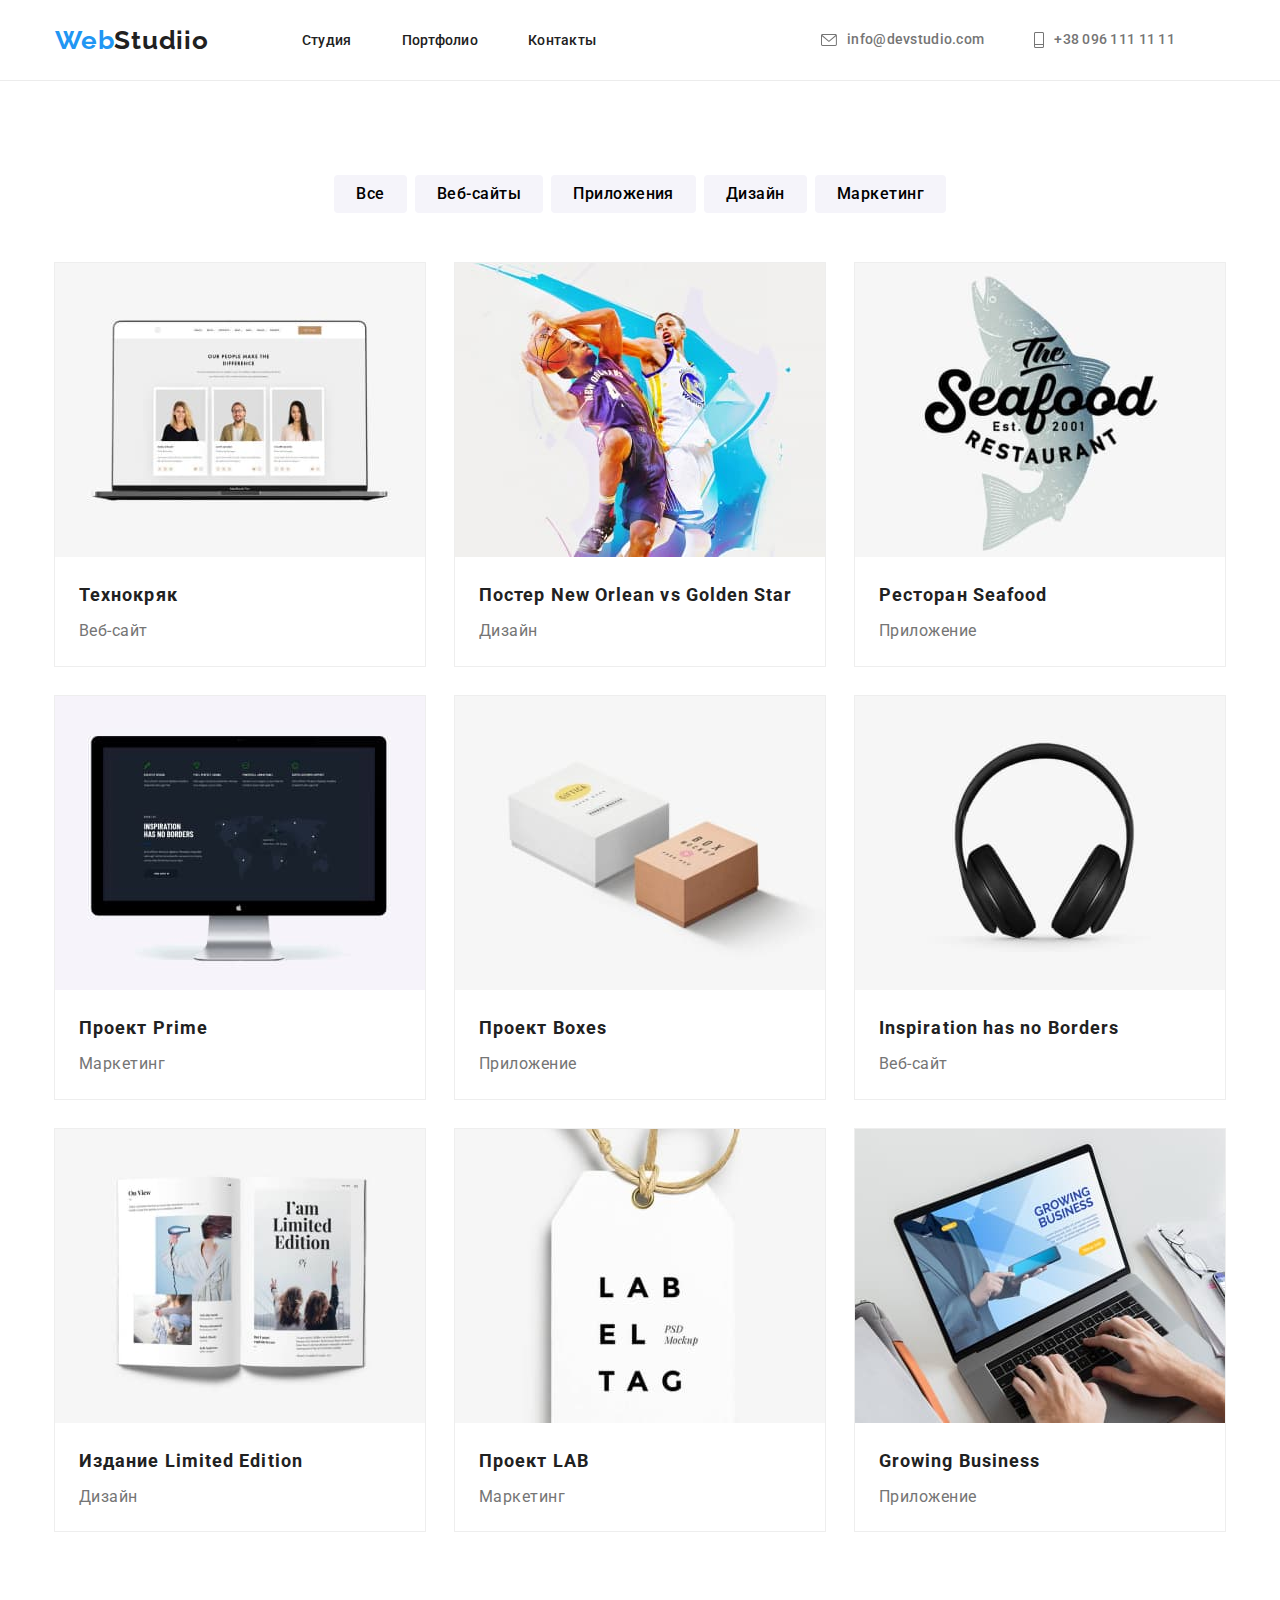
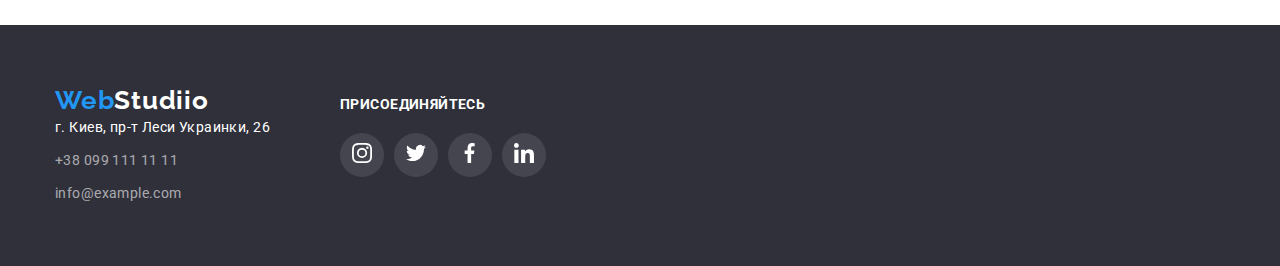
==== commit de927f64: "w" ====
--- a/portfolio.html
+++ b/portfolio.html
@@ -229,7 +229,7 @@
     <footer class="footer">
         <div class="conteiner footer-navigate">
             <div>
-                <a href="#" class="footer__href">
+                <a href="#" class="footer__href-logo">
                     <span class="footer__logo">Web</span><span class="footer__studio">Studiio</span>
                 </a>
                 <address class="footer__adress">
--- a/css/styles.css
+++ b/css/styles.css
@@ -108,7 +108,7 @@
   transition-property: color;
   transition-property: background-color;
   transition-duration: 250ms;
-  animation-timing-function: cubic-bezier(0.4, 0, 0.2, 1);
+  transition-timing-function: cubic-bezier(0.4, 0, 0.2, 1);
 }
 .navigator__item-link:hover {
   color: var(--color-button-link);
@@ -156,7 +156,7 @@
 
   transition-property: background-color;
   transition-duration: 250ms;
-  animation-timing-function: cubic-bezier(0.4, 0, 0.2, 1);
+  transition-timing-function: cubic-bezier(0.4, 0, 0.2, 1);
 }
 
 .navigator__contakt-link {
@@ -173,18 +173,20 @@
   color: var(--secendary-color-text);
   transition-property: color;
   transition-duration: 250ms;
-  animation-timing-function: cubic-bezier(0.4, 0, 0.2, 1);
-}
-
+  transition-timing-function: cubic-bezier(0.4, 0, 0.2, 1);
+}
+.navigator__contakt-item:focus {
+  fill: #2196f3;
+}
 .navigator__contakt-link:hover {
   color: var(--color-button-link);
   cursor: pointer;
 }
 .navigator__contakt-link:hover {
-  fill: #2196f3;
+  fill: currentColor;
 }
 .navigator__contakt-link:focus {
-  fill: #2196f3;
+  fill: currentColor;
 }
 .navigator__contakt-link:active {
   color: var(--color-button-link);
@@ -412,7 +414,7 @@
   color: #afb1b8;
   transition-property: color, background-color;
   transition-duration: 250ms;
-  animation-timing-function: cubic-bezier(0.4, 0, 0.2, 1);
+  transition-timing-function: cubic-bezier(0.4, 0, 0.2, 1);
 }
 .action-item:hover {
   fill: #ffffff;
@@ -436,16 +438,29 @@
   padding: 60px 0;
   background-color: var(--color-bacground);
 }
-.footer__href {
-  display: inline-block;
-  margin-bottom: 20px;
-
+.footer__href-logo {
   font-family: "Raleway", sans-serif;
   font-weight: 700;
   font-size: 26px;
   line-height: 1.19;
   letter-spacing: 0.03em;
   text-decoration: none;
+}
+.footer__href {
+  margin-right: 10px;
+  width: 44px;
+  height: 44px;
+  border-radius: 50%;
+  display: flex;
+  justify-content: center;
+  align-items: center;
+  background-color: rgba(255, 255, 255, 0.1);
+  cursor: pointer;
+
+  transition-property: background-color, border-radius;
+  transition-duration: 250ms;
+  transition-timing-function: cubic-bezier(0.4, 0, 0.2, 1);
+  margin-bottom: 20px;
 }
 .footer__logo {
   color: var(--color-button-link);
@@ -520,7 +535,7 @@
 
   transition-property: background-color, border-radius;
   transition-duration: 250ms;
-  animation-timing-function: cubic-bezier(0.4, 0, 0.2, 1);
+  transition-timing-function: cubic-bezier(0.4, 0, 0.2, 1);
 }
 .footer-item:hover {
   background-color: #2196f3;
@@ -547,9 +562,9 @@
   width: 170px;
   height: 92px;
   color: #afb1b8;
-  transition-property: border-color;
-  transition-duration: 250ms;
-  animation-timing-function: cubic-bezier(0.4, 0, 0.2, 1);
+  transition-property: border-color, color;
+  transition-duration: 250ms;
+  transition-timing-function: cubic-bezier(0.4, 0, 0.2, 1);
 }
 .client-img {
   fill: currentColor;
@@ -572,7 +587,7 @@
   color: #afb1b8;
   transition-property: color, border-color;
   transition-duration: 250ms;
-  animation-timing-function: cubic-bezier(0.4, 0, 0.2, 1);
+  transition-timing-function: cubic-bezier(0.4, 0, 0.2, 1);
 }
 .client-list :last-child {
   margin-right: 0;
@@ -613,10 +628,9 @@
   letter-spacing: 0.03em;
   padding: 6px 22px;
 
-  transition-property: background-color;
-  transition-property: box-shadow;
-  transition-duration: 250ms;
-  animation-timing-function: cubic-bezier(0.4, 0, 0.2, 1);
+  transition-property: background-color, box-shadow, color;
+  transition-duration: 250ms;
+  transition-timing-function: cubic-bezier(0.4, 0, 0.2, 1);
 }
 .filter-item:last-child {
   margin-right: 0;
@@ -653,7 +667,7 @@
   outline: 1px solid #eeeeee;
   transition-property: box-shadow;
   transition-duration: 250ms;
-  animation-timing-function: cubic-bezier(0.4, 0, 0.2, 1);
+  transition-timing-function: cubic-bezier(0.4, 0, 0.2, 1);
 }
 .portfolio__list-item:focus {
   box-shadow: 0px 1px 1px rgba(0, 0, 0, 0.12), 0px 4px 4px rgba(0, 0, 0, 0.06),
@@ -713,7 +727,7 @@
   transform: translateY(100%);
   transition-property: transform;
   transition-duration: 250ms;
-  animation-timing-function: cubic-bezier(0.4, 0, 0.2, 1);
+  transition-timing-function: cubic-bezier(0.4, 0, 0.2, 1);
 }
 .portfolioi-card-hover-paragraf {
   color: #ffffff;
@@ -749,9 +763,9 @@
   min-height: 581px;
   left: 50%;
   top: 50%;
+  background-color: #fff;
   transform: translate(-50%, -25%);
 
-  background: #ffffff;
   box-shadow: 0px 1px 3px rgba(0, 0, 0, 0.12), 0px 1px 1px rgba(0, 0, 0, 0.14),
     0px 2px 1px rgba(0, 0, 0, 0.2);
   border-radius: 4px;
@@ -771,3 +785,10 @@
   box-sizing: border-box;
   border-radius: 50%;
 }
+.backdroup {
+  position: absolute;
+  transition-duration: 250ms;
+  transition-timing-function: cubic-bezier(0.4, 0, 0.2, 1);
+  background: rgba(0, 0, 0, 0.2);
+  background-size: 100% 100%;
+}
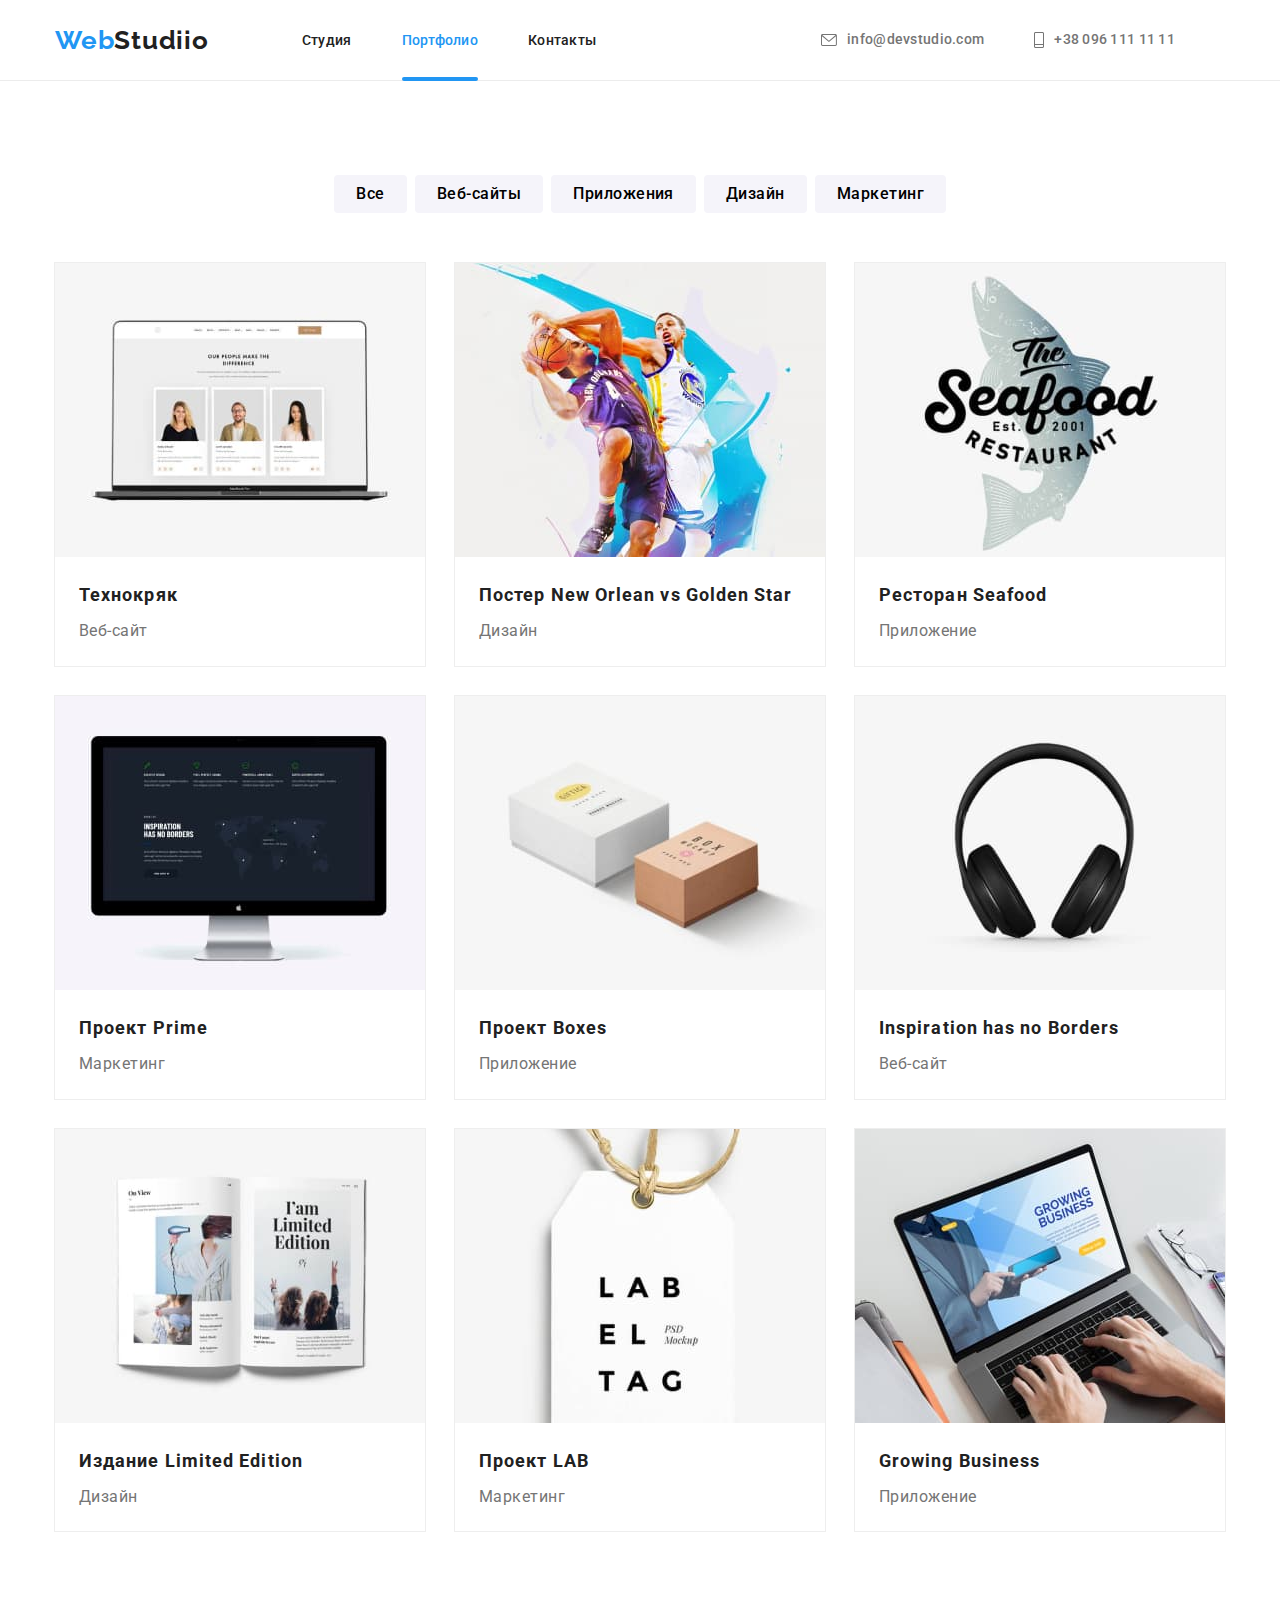
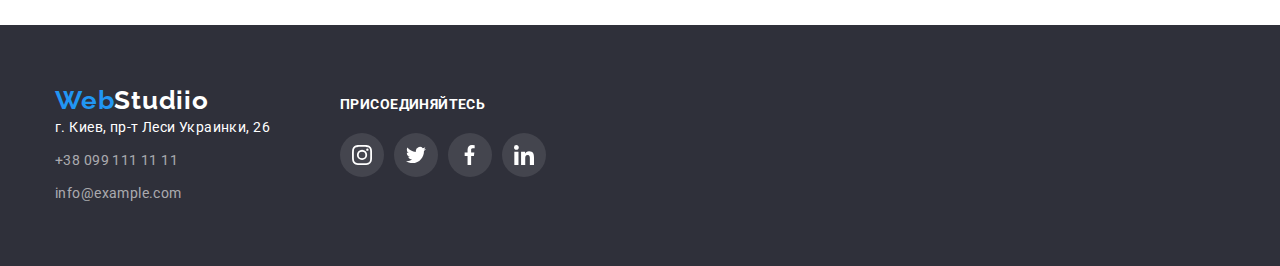
==== commit 2dc15a35: "р" ====
--- a/portfolio.html
+++ b/portfolio.html
@@ -20,7 +20,7 @@
                 </a>
                 <ul class="navigator__list">
                     <li class="navigator__item"><a class="navigator__item-link" href="index.html">Студия</a></li>
-                    <li class="navigator__item"><a class="navigator__item-link" href="./portfolio.html">Портфолио</a></li>
+                    <li class="navigator__item"><a class="navigator__item-link curent" href="./portfolio.html">Портфолио</a></li>
                     <li class="navigator__item"><a class="navigator__item-link last" href="#">Контакты</a></li>
                 </ul>
             </nav> 
--- a/css/styles.css
+++ b/css/styles.css
@@ -119,7 +119,10 @@
 .navigator__item-link:focus {
   color: var(--color-button-link);
 }
-.navigator__item-link:hover::after {
+.navigator__item-link.curent {
+  color: #2196f3;
+}
+.navigator__item-link.curent::after {
   position: absolute;
   content: " ";
   width: 100%;
@@ -127,9 +130,10 @@
 
   background-color: #2196f3;
   border-radius: 2px;
-  bottom: 0;
+  bottom: -1px;
   left: 0;
 }
+
 .navigator__item-link:focus::after {
   position: absolute;
   content: " ";
@@ -175,18 +179,13 @@
   transition-duration: 250ms;
   transition-timing-function: cubic-bezier(0.4, 0, 0.2, 1);
 }
-.navigator__contakt-item:focus {
-  fill: #2196f3;
-}
+
 .navigator__contakt-link:hover {
   color: var(--color-button-link);
-  cursor: pointer;
-}
-.navigator__contakt-link:hover {
-  fill: currentColor;
-}
+}
+
 .navigator__contakt-link:focus {
-  fill: currentColor;
+  fill: #2196f3;
 }
 .navigator__contakt-link:active {
   color: var(--color-button-link);
@@ -446,8 +445,74 @@
   letter-spacing: 0.03em;
   text-decoration: none;
 }
-.footer__href {
+
+.footer__logo {
+  color: var(--color-button-link);
+}
+.footer__studio {
+  color: var(--color-hover-footer-link);
+}
+.footer__adress {
+  font-style: normal;
+}
+.footer__adress-item {
+  margin-bottom: 9px;
+}
+.footer__adress-list :last-child {
+  margin-bottom: 0px;
+}
+.footer__adress-ite-link-ferst {
+  color: var(--color-hover-footer-link);
+  font-size: 14px;
+  line-height: 1.71;
+  letter-spacing: 0.03em;
+  text-decoration: none;
+}
+.footer__adress-ite-link {
+  font-size: 14px;
+  line-height: 1.71;
+  letter-spacing: 0.03em;
+  color: var(--color-footer-link);
+  text-decoration: none;
+}
+.footer__adress-ite-link:hover {
+  color: var(--color-hover-footer-link);
+}
+.footer__adress-ite-link:focus {
+  color: var(--color-hover-footer-link);
+}
+.footer__adress-ite-link:active {
+  color: var(--color-hover-footer-link);
+}
+.footer-social-nav {
+  margin-left: 70px;
+}
+.footer-navigate {
+  display: flex;
+  align-items: baseline;
+}
+.footer-social-header {
+  font-weight: 700;
+  font-size: 14px;
+  line-height: 1.14;
+  letter-spacing: 0.03em;
+  text-transform: uppercase;
+  color: #ffffff;
+  margin-bottom: 20px;
+}
+.footer-list {
+  display: flex;
+}
+.footer-list :last-child {
+  margin-right: 0;
+}
+.footer-item {
   margin-right: 10px;
+}
+
+.footer-href {
+  fill: #ffffff;
+
   width: 44px;
   height: 44px;
   border-radius: 50%;
@@ -455,97 +520,16 @@
   justify-content: center;
   align-items: center;
   background-color: rgba(255, 255, 255, 0.1);
-  cursor: pointer;
-
   transition-property: background-color, border-radius;
   transition-duration: 250ms;
   transition-timing-function: cubic-bezier(0.4, 0, 0.2, 1);
-  margin-bottom: 20px;
-}
-.footer__logo {
-  color: var(--color-button-link);
-}
-.footer__studio {
-  color: var(--color-hover-footer-link);
-}
-.footer__adress {
-  font-style: normal;
-}
-.footer__adress-item {
-  margin-bottom: 9px;
-}
-.footer__adress-list :last-child {
-  margin-bottom: 0px;
-}
-.footer__adress-ite-link-ferst {
-  color: var(--color-hover-footer-link);
-  font-size: 14px;
-  line-height: 1.71;
-  letter-spacing: 0.03em;
-  text-decoration: none;
-}
-.footer__adress-ite-link {
-  font-size: 14px;
-  line-height: 1.71;
-  letter-spacing: 0.03em;
-  color: var(--color-footer-link);
-  text-decoration: none;
-}
-.footer__adress-ite-link:hover {
-  color: var(--color-hover-footer-link);
-}
-.footer__adress-ite-link:focus {
-  color: var(--color-hover-footer-link);
-}
-.footer__adress-ite-link:active {
-  color: var(--color-hover-footer-link);
-}
-.footer-social-nav {
-  margin-left: 70px;
-}
-.footer-navigate {
-  display: flex;
-  align-items: baseline;
-}
-.footer-social-header {
-  font-weight: 700;
-  font-size: 14px;
-  line-height: 1.14;
-  letter-spacing: 0.03em;
-  text-transform: uppercase;
-  color: #ffffff;
-  margin-bottom: 20px;
-}
-.footer-list {
-  display: flex;
-}
-.footer-list :last-child {
-  margin-right: 0;
-}
-.footer-item {
-  margin-right: 10px;
-  width: 44px;
-  height: 44px;
-  border-radius: 50%;
-  display: flex;
-  justify-content: center;
-  align-items: center;
-  background-color: rgba(255, 255, 255, 0.1);
-  cursor: pointer;
-
-  transition-property: background-color, border-radius;
-  transition-duration: 250ms;
-  transition-timing-function: cubic-bezier(0.4, 0, 0.2, 1);
-}
-.footer-item:hover {
+}
+.footer-href:hover {
   background-color: #2196f3;
   border-radius: 50%;
 }
-.footer-item:focus {
+.footer-href:focus {
   background-color: #2196f3;
-}
-.footer-href {
-  fill: #ffffff;
 }
 /*---------client------------------*/
 
@@ -711,7 +695,10 @@
   list-style: none;
   text-decoration: none;
 }
-
+.portfolio__list-href:focus {
+  box-shadow: 0px 1px 1px rgba(0, 0, 0, 0.12), 0px 4px 4px rgba(0, 0, 0, 0.06),
+    1px 4px 6px rgba(0, 0, 0, 0.16);
+}
 .portfolio-product {
   position: relative;
   overflow: hidden;
@@ -741,6 +728,8 @@
 .portfolio__list-item:hover .portfolio-list-hover {
   transform: translateY(0);
 }
+.portfolio__list-item:focus {
+}
 /*-----------------------overley------------------*/
 .backdroup {
   position: absolute;
